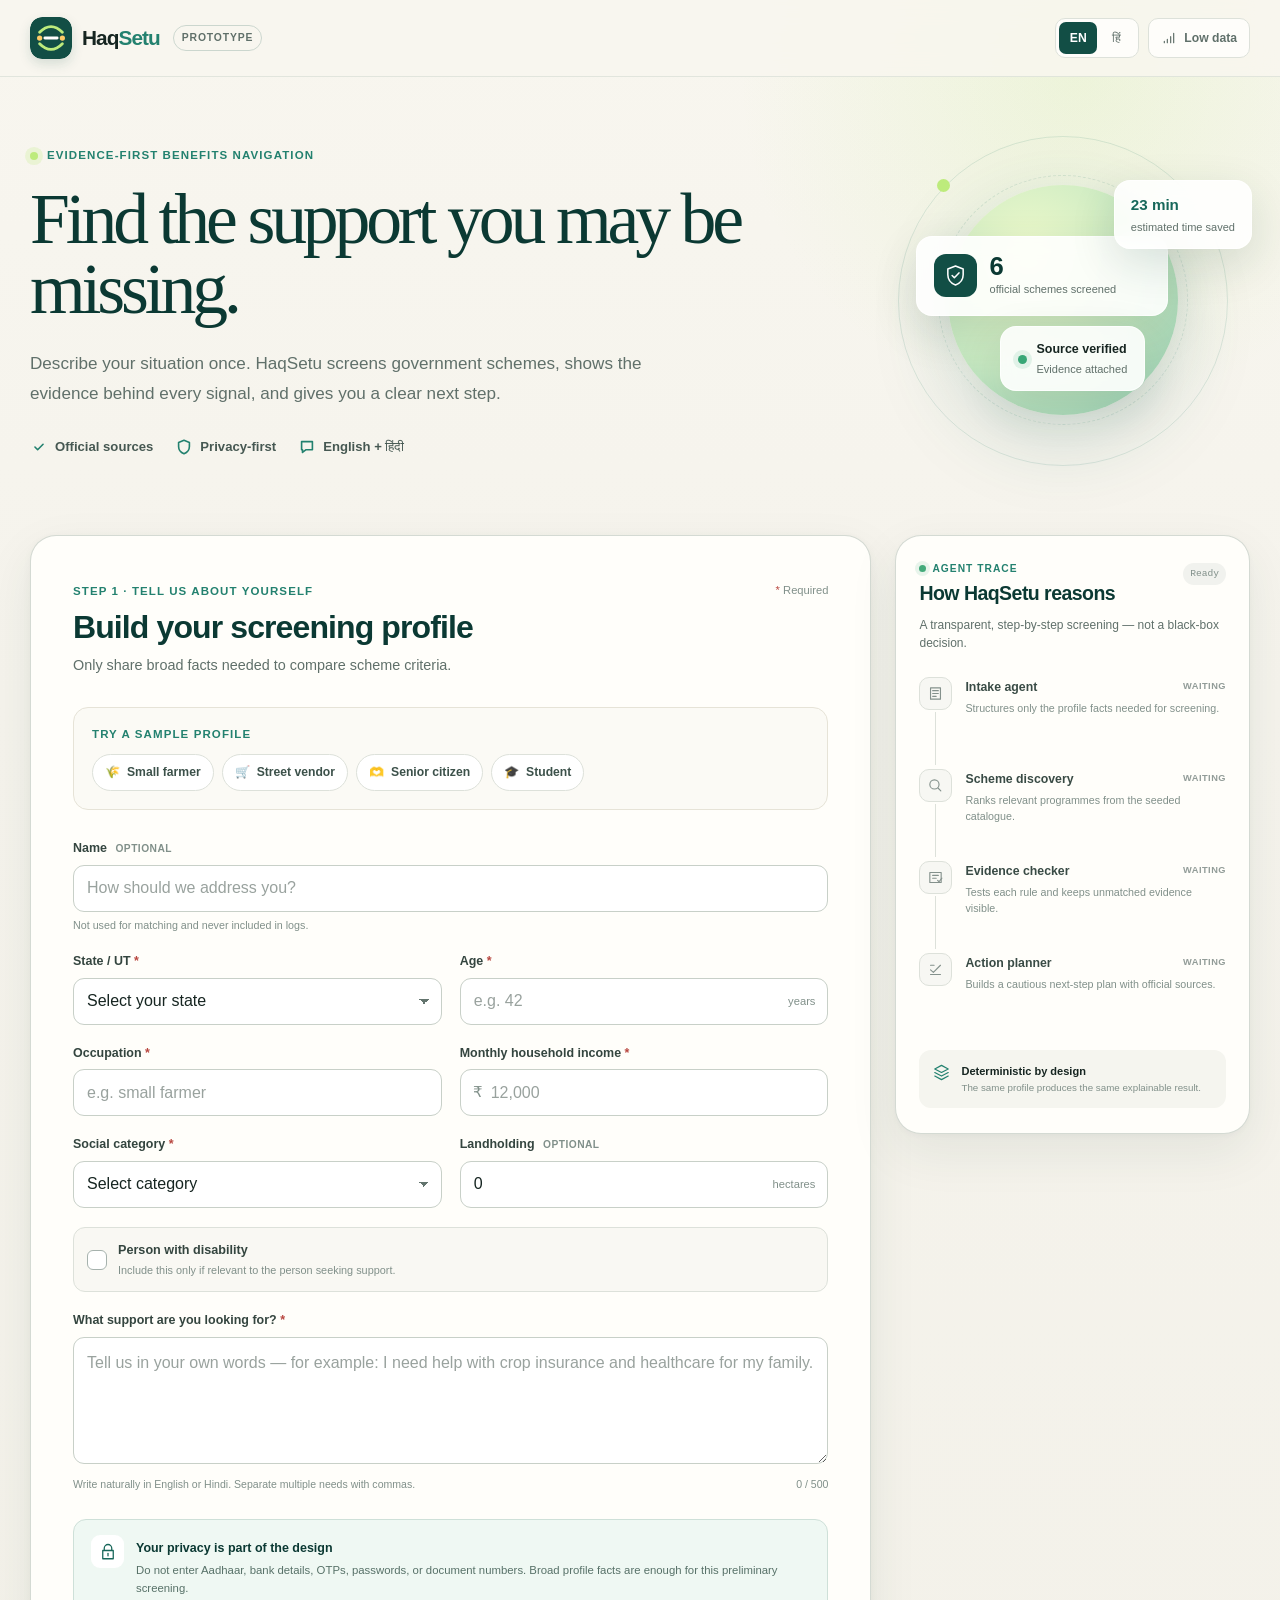
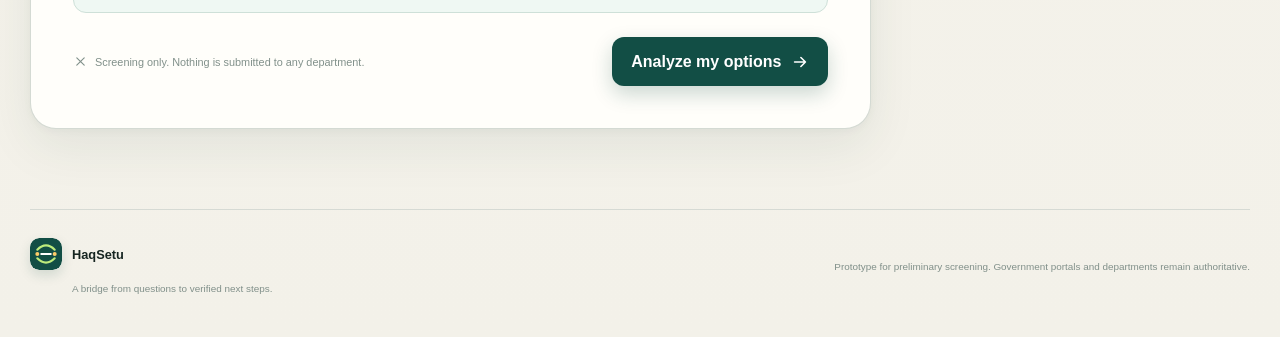
==== frontend/index.html @ 368fa0a3 "feat: publish HaqSetu hackathon prototype" ====
<!doctype html>
<html lang="en">
<head>
  <meta charset="utf-8">
  <meta name="viewport" content="width=device-width, initial-scale=1">
  <meta name="description" content="HaqSetu is an evidence-first, multilingual navigator for discovering government benefit schemes.">
  <meta name="theme-color" content="#f5f3ec">
  <title>HaqSetu — Benefits, backed by evidence</title>
  <link rel="icon" href="logo-mark.svg" type="image/svg+xml">
  <link rel="stylesheet" href="styles.css">
</head>
<body>
  <a class="skip-link" href="#main">Skip to main content</a>

  <header class="site-header">
    <div class="header-inner">
      <a class="brand" href="#top" aria-label="HaqSetu home">
        <img src="logo-mark.svg" alt="" width="42" height="42">
        <span class="brand-wordmark">Haq<span>Setu</span></span>
        <span class="prototype-tag">Prototype</span>
      </a>
      <nav class="header-actions" aria-label="Display preferences">
        <div class="language-switch" role="group" aria-label="Choose language">
          <button type="button" class="language-option is-active" data-lang="en" aria-pressed="true">EN</button>
          <button type="button" class="language-option" data-lang="hi" aria-pressed="false">हिं</button>
        </div>
        <button type="button" class="bandwidth-toggle" id="bandwidthToggle" aria-pressed="false" title="Reduce animation and visual effects">
          <svg viewBox="0 0 24 24" aria-hidden="true"><path d="M5 17v2M9.5 14v5M14.5 10v9M19 5v14"/></svg>
          <span data-i18n="lowBandwidth">Low data</span>
        </button>
      </nav>
    </div>
  </header>

  <div id="top" class="hero-wrap">
    <section class="hero" aria-labelledby="heroTitle">
      <div class="hero-copy">
        <div class="eyebrow"><span class="eyebrow-dot"></span><span data-i18n="eyebrow">Evidence-first benefits navigation</span></div>
        <h1 id="heroTitle" data-i18n="heroTitle">Find the support you may be missing.</h1>
        <p class="hero-lead" data-i18n="heroLead">Describe your situation once. HaqSetu screens government schemes, shows the evidence behind every signal, and gives you a clear next step.</p>
        <div class="trust-row" aria-label="Product principles">
          <span><svg viewBox="0 0 20 20" aria-hidden="true"><path d="m5.5 10 3 3 6-6"/></svg><span data-i18n="officialSources">Official sources</span></span>
          <span><svg viewBox="0 0 20 20" aria-hidden="true"><path d="M10 2.5 16 5v4.5c0 3.6-2.5 6.7-6 8-3.5-1.3-6-4.4-6-8V5l6-2.5Z"/></svg><span data-i18n="privacyFirst">Privacy-first</span></span>
          <span><svg viewBox="0 0 20 20" aria-hidden="true"><path d="M4 4h12v9H9l-4 3v-3H4V4Z"/></svg><span data-i18n="bilingual">English + हिंदी</span></span>
        </div>
      </div>
      <div class="hero-visual" aria-hidden="true">
        <div class="visual-orbit orbit-one"></div>
        <div class="visual-orbit orbit-two"></div>
        <div class="bridge-card bridge-card-main">
          <div class="mini-shield"><svg viewBox="0 0 24 24"><path d="m12 2 8 3.3v6c0 4.8-3.3 8.9-8 10.7-4.7-1.8-8-5.9-8-10.7v-6L12 2Z"/><path d="m8.5 12 2.3 2.3 4.8-5"/></svg></div>
          <div><strong>6</strong><span>official schemes screened</span></div>
        </div>
        <div class="bridge-card bridge-card-source"><span class="pulse-dot"></span><div><strong>Source verified</strong><span>Evidence attached</span></div></div>
        <div class="bridge-card bridge-card-time"><strong>23 min</strong><span>estimated time saved</span></div>
      </div>
    </section>
  </div>

  <main id="main" class="page-shell">
    <section class="workspace" aria-label="Benefits screening workspace">
      <div class="intake-card surface">
        <div class="section-heading">
          <div>
            <span class="step-label" data-i18n="stepOne">Step 1 · Tell us about yourself</span>
            <h2 data-i18n="profileHeading">Build your screening profile</h2>
            <p data-i18n="profileSubhead">Only share broad facts needed to compare scheme criteria.</p>
          </div>
          <span class="required-note"><span aria-hidden="true">*</span> <span data-i18n="required">Required</span></span>
        </div>

        <div class="scenario-block">
          <span class="micro-label" data-i18n="tryScenario">Try a sample profile</span>
          <div class="scenario-list" role="group" aria-label="Quick sample profiles">
            <button type="button" class="scenario-chip" data-scenario="farmer"><span>🌾</span><span data-i18n="farmerScenario">Small farmer</span></button>
            <button type="button" class="scenario-chip" data-scenario="vendor"><span>🛒</span><span data-i18n="vendorScenario">Street vendor</span></button>
            <button type="button" class="scenario-chip" data-scenario="senior"><span>🫶</span><span data-i18n="seniorScenario">Senior citizen</span></button>
            <button type="button" class="scenario-chip" data-scenario="student"><span>🎓</span><span data-i18n="studentScenario">Student</span></button>
          </div>
        </div>

        <form id="profileForm" novalidate>
          <div class="form-grid">
            <div class="field-group span-2">
              <label for="name"><span data-i18n="nameLabel">Name</span> <span class="optional" data-i18n="optional">Optional</span></label>
              <input id="name" name="name" type="text" maxlength="120" autocomplete="name" placeholder="How should we address you?" data-i18n-placeholder="namePlaceholder">
              <span class="field-hint" data-i18n="nameHint">Not used for matching and never included in logs.</span>
            </div>
            <div class="field-group">
              <label for="state"><span data-i18n="stateLabel">State / UT</span> <span aria-hidden="true">*</span></label>
              <select id="state" name="state" required autocomplete="address-level1">
                <option value="" selected disabled data-i18n="selectState">Select your state</option>
                <option>Andhra Pradesh</option><option>Arunachal Pradesh</option><option>Assam</option><option>Bihar</option>
                <option>Chhattisgarh</option><option>Delhi</option><option>Goa</option><option>Gujarat</option><option>Haryana</option>
                <option>Himachal Pradesh</option><option>Jharkhand</option><option>Karnataka</option><option>Kerala</option>
                <option>Madhya Pradesh</option><option>Maharashtra</option><option>Odisha</option><option>Punjab</option>
                <option>Rajasthan</option><option>Tamil Nadu</option><option>Telangana</option><option>Uttar Pradesh</option>
                <option>Uttarakhand</option><option>West Bengal</option><option>Other Union Territory</option>
              </select>
            </div>
            <div class="field-group">
              <label for="age"><span data-i18n="ageLabel">Age</span> <span aria-hidden="true">*</span></label>
              <div class="input-suffix"><input id="age" name="age" type="number" min="0" max="120" inputmode="numeric" required placeholder="e.g. 42"><span data-i18n="years">years</span></div>
            </div>
            <div class="field-group">
              <label for="occupation"><span data-i18n="occupationLabel">Occupation</span> <span aria-hidden="true">*</span></label>
              <input id="occupation" name="occupation" type="text" maxlength="120" required placeholder="e.g. small farmer" data-i18n-placeholder="occupationPlaceholder">
            </div>
            <div class="field-group">
              <label for="income"><span data-i18n="incomeLabel">Monthly household income</span> <span aria-hidden="true">*</span></label>
              <div class="input-prefix"><span>₹</span><input id="income" name="monthly_income" type="number" min="0" max="100000000" step="100" inputmode="numeric" required placeholder="12,000"></div>
            </div>
            <div class="field-group">
              <label for="category"><span data-i18n="categoryLabel">Social category</span> <span aria-hidden="true">*</span></label>
              <select id="category" name="social_category" required>
                <option value="" selected disabled data-i18n="selectCategory">Select category</option>
                <option value="General">General</option><option value="EWS">EWS</option><option value="OBC">OBC</option>
                <option value="SC">SC</option><option value="ST">ST</option><option value="Minority">Minority</option>
                <option value="Prefer not to say">Prefer not to say</option>
              </select>
            </div>
            <div class="field-group">
              <label for="landholding"><span data-i18n="landLabel">Landholding</span> <span class="optional" data-i18n="optional">Optional</span></label>
              <div class="input-suffix"><input id="landholding" name="landholding" type="number" min="0" max="1000000" step="0.1" inputmode="decimal" value="0"><span data-i18n="hectares">hectares</span></div>
            </div>
            <label class="check-card span-2" for="disability">
              <input id="disability" name="disability" type="checkbox">
              <span class="custom-check"><svg viewBox="0 0 16 16" aria-hidden="true"><path d="m3 8 3 3 7-7"/></svg></span>
              <span><strong data-i18n="disabilityLabel">Person with disability</strong><small data-i18n="disabilityHint">Include this only if relevant to the person seeking support.</small></span>
            </label>
            <div class="field-group span-2 needs-field">
              <label for="needs"><span data-i18n="needsLabel">What support are you looking for?</span> <span aria-hidden="true">*</span></label>
              <textarea id="needs" name="needs" rows="4" maxlength="500" required placeholder="Tell us in your own words — for example: I need help with crop insurance and healthcare for my family." data-i18n-placeholder="needsPlaceholder"></textarea>
              <div class="textarea-meta"><span data-i18n="needsHint">Write naturally in English or Hindi. Separate multiple needs with commas.</span><span id="needCount" aria-live="polite">0 / 500</span></div>
            </div>
          </div>

          <div class="privacy-note">
            <div class="privacy-icon"><svg viewBox="0 0 24 24" aria-hidden="true"><path d="M7 10V7a5 5 0 0 1 10 0v3M5 10h14v11H5V10Z"/><path d="M12 14v3"/></svg></div>
            <div><strong data-i18n="privacyTitle">Your privacy is part of the design</strong><p data-i18n="privacyBody">Do not enter Aadhaar, bank details, OTPs, passwords, or document numbers. Broad profile facts are enough for this preliminary screening.</p></div>
          </div>

          <div id="formAlert" class="form-alert" role="alert" tabindex="-1" hidden></div>
          <div class="form-actions">
            <p><svg viewBox="0 0 20 20" aria-hidden="true"><path d="M10 3v14M3 10h14"/></svg><span data-i18n="noSubmission">Screening only. Nothing is submitted to any department.</span></p>
            <button id="analyzeButton" class="primary-button" type="submit">
              <span class="button-label" data-i18n="analyze">Analyze my options</span>
              <span class="button-spinner" aria-hidden="true"></span>
              <svg class="button-arrow" viewBox="0 0 20 20" aria-hidden="true"><path d="M4 10h12M11 5l5 5-5 5"/></svg>
            </button>
          </div>
        </form>
      </div>

      <aside class="trace-card surface" aria-labelledby="traceHeading">
        <div class="trace-header">
          <div><span class="live-label"><span></span><span data-i18n="agentTrace">Agent trace</span></span><h2 id="traceHeading" data-i18n="traceHeading">How HaqSetu reasons</h2></div>
          <span id="traceElapsed" class="trace-elapsed">Ready</span>
        </div>
        <p class="trace-intro" data-i18n="traceIntro">A transparent, step-by-step screening — not a black-box decision.</p>
        <ol class="agent-timeline" id="agentTimeline">
          <li data-agent="intake">
            <div class="timeline-marker"><svg viewBox="0 0 24 24" aria-hidden="true"><path d="M5 4h14v16H5zM8 8h8M8 12h8M8 16h5"/></svg></div>
            <div class="timeline-copy"><div><strong data-i18n="intakeAgent">Intake agent</strong><span class="agent-status" data-i18n="waiting">Waiting</span></div><p data-i18n="intakeDesc">Structures only the profile facts needed for screening.</p></div>
          </li>
          <li data-agent="discovery">
            <div class="timeline-marker"><svg viewBox="0 0 24 24" aria-hidden="true"><circle cx="10.5" cy="10.5" r="6.5"/><path d="m15.5 15.5 4 4"/></svg></div>
            <div class="timeline-copy"><div><strong data-i18n="discoveryAgent">Scheme discovery</strong><span class="agent-status" data-i18n="waiting">Waiting</span></div><p data-i18n="discoveryDesc">Ranks relevant programmes from the seeded catalogue.</p></div>
          </li>
          <li data-agent="evidence">
            <div class="timeline-marker"><svg viewBox="0 0 24 24" aria-hidden="true"><path d="M4 5h16v14H4zM8 9h8M8 13h5"/><path d="m15 16 2 2 4-5"/></svg></div>
            <div class="timeline-copy"><div><strong data-i18n="evidenceAgent">Evidence checker</strong><span class="agent-status" data-i18n="waiting">Waiting</span></div><p data-i18n="evidenceDesc">Tests each rule and keeps unmatched evidence visible.</p></div>
          </li>
          <li data-agent="plan">
            <div class="timeline-marker"><svg viewBox="0 0 24 24" aria-hidden="true"><path d="M5 12.5 9 16l10-10M5 6h5M5 19h14"/></svg></div>
            <div class="timeline-copy"><div><strong data-i18n="planAgent">Action planner</strong><span class="agent-status" data-i18n="waiting">Waiting</span></div><p data-i18n="planDesc">Builds a cautious next-step plan with official sources.</p></div>
          </li>
        </ol>
        <div class="trace-principle">
          <svg viewBox="0 0 24 24" aria-hidden="true"><path d="M12 3 3.5 7.5 12 12l8.5-4.5L12 3ZM3.5 12 12 16.5l8.5-4.5M3.5 16.5 12 21l8.5-4.5"/></svg>
          <p><strong data-i18n="deterministic">Deterministic by design</strong><span data-i18n="deterministicBody">The same profile produces the same explainable result.</span></p>
        </div>
      </aside>
    </section>

    <section id="results" class="results" aria-labelledby="resultsHeading" hidden>
      <div class="results-title-row">
        <div><span class="step-label" data-i18n="stepTwo">Step 2 · Your screening report</span><h2 id="resultsHeading" data-i18n="resultsHeading">A clearer path to your benefits</h2><p id="reportDisclaimer" class="report-disclaimer">Preliminary screening only. Official portals and departments remain authoritative.</p></div>
        <span id="analysisId" class="analysis-id"></span>
      </div>

      <div class="readiness-card surface">
        <div class="score-ring" id="scoreRing" role="img" aria-label="Readiness score 0 out of 100">
          <div class="score-inner"><strong id="scoreValue">0</strong><span>/ 100</span></div>
        </div>
        <div class="readiness-copy">
          <span class="micro-label" data-i18n="readiness">Profile readiness</span>
          <h3 id="readinessTitle">Your profile is ready for screening</h3>
          <p id="readinessNote">This measures screening completeness, not the probability of official approval.</p>
          <div class="score-bar"><span id="scoreBar"></span></div>
        </div>
        <div class="impact-metrics">
          <div><strong id="schemeCount">0</strong><span data-i18n="schemesReviewed">schemes reviewed</span></div>
          <div><strong id="citationCount">0</strong><span data-i18n="sourcesAttached">official sources</span></div>
          <div><strong id="timeSaved">0m</strong><span data-i18n="timeSaved">estimated saved</span></div>
        </div>
      </div>

      <div class="report-grid">
        <section class="matches-panel" aria-labelledby="matchesHeading">
          <div class="panel-heading"><div><span class="micro-label" data-i18n="rankedMatches">Ranked matches</span><h3 id="matchesHeading" data-i18n="matchesHeading">Schemes worth checking</h3></div><span class="screening-badge" data-i18n="screeningOnly">Screening only</span></div>
          <div id="schemeCards" class="scheme-cards"></div>
        </section>

        <aside class="plan-column">
          <section class="action-card surface" aria-labelledby="actionHeading">
            <div class="card-icon green"><svg viewBox="0 0 24 24" aria-hidden="true"><path d="M5 12.5 9 16l10-10M5 6h5M5 19h14"/></svg></div>
            <div class="side-card-heading"><span class="micro-label" data-i18n="recommended">Recommended</span><h3 id="actionHeading" data-i18n="actionHeading">Your action plan</h3></div>
            <ol id="actionPlan" class="action-list"></ol>
          </section>

          <section class="missing-card surface" aria-labelledby="missingHeading">
            <div class="card-icon amber"><svg viewBox="0 0 24 24" aria-hidden="true"><path d="M12 3 2.5 20h19L12 3Z"/><path d="M12 9v5M12 17v.2"/></svg></div>
            <div class="side-card-heading"><span class="micro-label" data-i18n="counterfactual">Counterfactual check</span><h3 id="missingHeading" data-i18n="missingHeading">What could change the result?</h3></div>
            <p class="missing-intro" data-i18n="missingIntro">These details need official verification and may change a scheme's status.</p>
            <div id="missingFacts" class="missing-facts"></div>
          </section>
        </aside>
      </div>

      <section class="consent-card surface" aria-labelledby="consentHeading">
        <div class="consent-copy">
          <div class="card-icon blue"><svg viewBox="0 0 24 24" aria-hidden="true"><path d="M12 3 20 6v6c0 4.5-3.2 8.1-8 9.5C7.2 20.1 4 16.5 4 12V6l8-3Z"/><path d="M9 12.5 11 15l4.5-6"/></svg></div>
          <div><span class="micro-label" data-i18n="consentLabel">You stay in control</span><h3 id="consentHeading" data-i18n="consentHeading">Review before taking action</h3><p id="consentText" data-i18n="consentBody">HaqSetu never submits an application. You can prepare a draft checklist only after confirming your consent.</p></div>
        </div>
        <div class="consent-action">
          <label class="consent-check" for="consentCheck"><input type="checkbox" id="consentCheck"><span class="custom-check"><svg viewBox="0 0 16 16" aria-hidden="true"><path d="m3 8 3 3 7-7"/></svg></span><span data-i18n="consentCheckbox">I understand this is guidance, and I consent to preparing a local draft.</span></label>
          <button id="draftButton" class="secondary-button" type="button" disabled><span data-i18n="prepareDraft">Prepare draft checklist</span><svg viewBox="0 0 20 20" aria-hidden="true"><path d="M4 10h12M11 5l5 5-5 5"/></svg></button>
          <p class="consent-footnote" data-i18n="neverSubmit">No automatic submission · No credentials requested</p>
        </div>
        <div id="draftOutput" class="draft-output" hidden></div>
      </section>

      <section class="feedback-card" aria-labelledby="feedbackHeading">
        <div><h3 id="feedbackHeading" data-i18n="feedbackHeading">Was this screening useful?</h3><p data-i18n="feedbackSubhead">Your anonymous feedback helps improve the prototype.</p></div>
        <form id="feedbackForm">
          <fieldset><legend class="sr-only">Helpfulness</legend><div class="helpful-buttons"><label><input type="radio" name="helpful" value="true" required><span>👍 <span data-i18n="yesHelpful">Yes, helpful</span></span></label><label><input type="radio" name="helpful" value="false"><span>👎 <span data-i18n="notYet">Not yet</span></span></label></div></fieldset>
          <label class="feedback-comment"><span class="sr-only" data-i18n="feedbackComment">Optional feedback comment</span><input id="feedbackComment" type="text" maxlength="500" placeholder="Tell us what would make this better (optional)" data-i18n-placeholder="feedbackPlaceholder"></label>
          <button type="submit" class="text-button" data-i18n="sendFeedback">Send feedback</button>
        </form>
        <p id="feedbackStatus" class="feedback-status" role="status" aria-live="polite"></p>
      </section>
    </section>
  </main>

  <footer class="site-footer">
    <div><a class="brand footer-brand" href="#top"><img src="logo-mark.svg" alt="" width="32" height="32"><span>HaqSetu</span></a><p data-i18n="footerTagline">A bridge from questions to verified next steps.</p></div>
    <p class="footer-disclaimer" data-i18n="footerDisclaimer">Prototype for preliminary screening. Government portals and departments remain authoritative.</p>
  </footer>

  <script src="app.js" defer></script>
</body>
</html>
---- frontend/styles.css ----
:root {
  --ink: #162521;
  --muted: #60706a;
  --muted-2: #81908a;
  --green-950: #0b3933;
  --green-900: #124e45;
  --green-800: #17675a;
  --green-700: #23816f;
  --green-100: #dff2e9;
  --green-50: #eff8f3;
  --lime: #bdeb7c;
  --lime-soft: #e8f8cb;
  --amber: #f3ad3d;
  --amber-soft: #fff4d8;
  --red: #b8463f;
  --red-soft: #fff0ed;
  --blue: #386b91;
  --blue-soft: #eaf3f9;
  --paper: #f5f3ec;
  --surface: #fffefa;
  --surface-2: #f9f8f3;
  --border: #dde1da;
  --border-strong: #c8d0c8;
  --shadow: 0 18px 50px rgba(30, 61, 53, 0.08), 0 2px 8px rgba(30, 61, 53, 0.04);
  --shadow-sm: 0 8px 25px rgba(30, 61, 53, 0.07);
  --radius-xl: 26px;
  --radius-lg: 19px;
  --radius-md: 13px;
  --max-width: 1220px;
  font-synthesis: none;
}

* { box-sizing: border-box; }

html { scroll-behavior: smooth; }

body {
  margin: 0;
  min-width: 320px;
  color: var(--ink);
  background:
    radial-gradient(circle at 84% 4%, rgba(189, 235, 124, 0.18), transparent 21rem),
    linear-gradient(180deg, #f8f6ef 0%, var(--paper) 36%, #f3f1e9 100%);
  font-family: Inter, ui-sans-serif, -apple-system, BlinkMacSystemFont, "Segoe UI", "Noto Sans Devanagari", Roboto, Arial, sans-serif;
  line-height: 1.5;
  -webkit-font-smoothing: antialiased;
}

button, input, select, textarea { font: inherit; }
button, a, input, select, textarea { -webkit-tap-highlight-color: transparent; }
button { color: inherit; }
a { color: inherit; }
svg { display: block; }

.skip-link {
  position: fixed;
  z-index: 1000;
  top: 10px;
  left: 10px;
  padding: 10px 15px;
  border-radius: 10px;
  color: #fff;
  background: var(--green-900);
  transform: translateY(-150%);
  transition: transform .2s ease;
}
.skip-link:focus { transform: translateY(0); }

.site-header {
  position: relative;
  z-index: 20;
  border-bottom: 1px solid rgba(19, 78, 69, 0.1);
  background: rgba(248, 246, 239, 0.85);
  backdrop-filter: blur(14px);
}
.header-inner {
  width: min(calc(100% - 40px), var(--max-width));
  min-height: 76px;
  margin: 0 auto;
  display: flex;
  align-items: center;
  justify-content: space-between;
  gap: 20px;
}
.brand {
  display: inline-flex;
  align-items: center;
  gap: 10px;
  text-decoration: none;
  color: var(--ink);
}
.brand img { border-radius: 12px; box-shadow: 0 5px 12px rgba(18, 78, 69, .15); }
.brand-wordmark { font-size: 1.3rem; font-weight: 800; letter-spacing: -.045em; }
.brand-wordmark span { color: var(--green-700); }
.prototype-tag {
  margin-left: 3px;
  padding: 4px 8px;
  border: 1px solid #cbd6ce;
  border-radius: 999px;
  color: var(--muted);
  font-size: .65rem;
  font-weight: 750;
  letter-spacing: .08em;
  text-transform: uppercase;
}
.header-actions { display: flex; align-items: center; gap: 9px; }
.language-switch {
  display: flex;
  padding: 3px;
  border: 1px solid var(--border);
  border-radius: 10px;
  background: rgba(255,255,255,.72);
}
.language-option {
  min-width: 38px;
  height: 32px;
  padding: 0 8px;
  border: 0;
  border-radius: 7px;
  background: transparent;
  color: var(--muted);
  cursor: pointer;
  font-size: .76rem;
  font-weight: 800;
}
.language-option.is-active { color: white; background: var(--green-900); }
.bandwidth-toggle {
  height: 40px;
  padding: 0 12px;
  display: flex;
  align-items: center;
  gap: 7px;
  border: 1px solid var(--border);
  border-radius: 10px;
  color: var(--muted);
  background: rgba(255,255,255,.72);
  cursor: pointer;
  font-size: .76rem;
  font-weight: 700;
}
.bandwidth-toggle svg { width: 16px; height: 16px; fill: none; stroke: currentColor; stroke-width: 1.8; stroke-linecap: round; }
.bandwidth-toggle[aria-pressed="true"] { color: var(--green-900); border-color: #9cc8b9; background: var(--green-50); }

.hero-wrap { overflow: hidden; }
.hero {
  position: relative;
  width: min(calc(100% - 40px), var(--max-width));
  min-height: 430px;
  margin: 0 auto;
  padding: 66px 0 78px;
  display: grid;
  grid-template-columns: minmax(0, 1.35fr) minmax(340px, .65fr);
  align-items: center;
  gap: 80px;
}
.hero-copy { position: relative; z-index: 2; max-width: 760px; }
.eyebrow, .step-label, .micro-label {
  color: var(--green-700);
  font-size: .72rem;
  font-weight: 800;
  letter-spacing: .095em;
  text-transform: uppercase;
}
.eyebrow { display: inline-flex; align-items: center; gap: 9px; margin-bottom: 19px; }
.eyebrow-dot { width: 8px; height: 8px; border-radius: 50%; background: var(--lime); box-shadow: 0 0 0 5px rgba(189,235,124,.23); }
.hero h1 {
  max-width: 740px;
  margin: 0;
  color: var(--green-950);
  font-family: Georgia, "Times New Roman", "Noto Serif Devanagari", serif;
  font-size: clamp(2.8rem, 5.6vw, 5.15rem);
  font-weight: 500;
  line-height: .98;
  letter-spacing: -.058em;
}
.hero-lead { max-width: 670px; margin: 25px 0 0; color: var(--muted); font-size: 1.07rem; line-height: 1.75; }
.trust-row { margin-top: 28px; display: flex; flex-wrap: wrap; gap: 11px 22px; }
.trust-row > span { display: inline-flex; align-items: center; gap: 7px; color: #465852; font-size: .82rem; font-weight: 700; }
.trust-row svg { width: 18px; height: 18px; fill: none; stroke: var(--green-700); stroke-width: 1.8; stroke-linecap: round; stroke-linejoin: round; }

.hero-visual { position: relative; height: 310px; }
.visual-orbit { position: absolute; border: 1px solid rgba(28, 113, 97, .13); border-radius: 50%; }
.orbit-one { width: 330px; height: 330px; top: -9px; left: 18px; animation: orbit 14s linear infinite; }
.orbit-one::before { content: ""; position: absolute; width: 13px; height: 13px; top: 42px; left: 38px; border-radius: 50%; background: var(--lime); }
.orbit-two { width: 250px; height: 250px; top: 30px; left: 58px; border-style: dashed; animation: orbit 20s linear reverse infinite; }
@keyframes orbit { to { transform: rotate(360deg); } }
.hero-visual::before {
  content: "";
  position: absolute;
  width: 230px;
  height: 230px;
  top: 40px;
  left: 68px;
  border-radius: 50%;
  background: radial-gradient(circle at 35% 30%, #effacb, #c8e9c2 54%, #8cc7af 100%);
  box-shadow: 0 25px 80px rgba(20, 100, 83, .18);
}
.bridge-card {
  position: absolute;
  z-index: 2;
  border: 1px solid rgba(255,255,255,.76);
  border-radius: 16px;
  background: rgba(255,255,255,.88);
  box-shadow: 0 15px 45px rgba(21,63,53,.14);
  backdrop-filter: blur(10px);
}
.bridge-card strong, .bridge-card span { display: block; }
.bridge-card span { margin-top: 2px; color: var(--muted); font-size: .69rem; }
.bridge-card-main { top: 91px; left: 36px; width: 252px; padding: 17px; display: flex; align-items: center; gap: 13px; }
.bridge-card-main strong { color: var(--green-950); font-size: 1.6rem; line-height: 1; }
.mini-shield { width: 43px; height: 43px; display: grid; place-items: center; border-radius: 12px; background: var(--green-900); }
.mini-shield svg { width: 23px; height: 23px; fill: none; stroke: white; stroke-width: 1.6; stroke-linejoin: round; stroke-linecap: round; }
.bridge-card-source { top: 181px; left: 120px; padding: 13px 17px; display: flex; align-items: center; gap: 10px; }
.bridge-card-source strong { font-size: .78rem; }
.pulse-dot { width: 9px; height: 9px; flex: 0 0 9px; border-radius: 50%; background: #38a776; box-shadow: 0 0 0 5px rgba(56,167,118,.12); }
.bridge-card-time { top: 35px; right: -2px; padding: 13px 16px; }
.bridge-card-time strong { color: var(--green-800); font-size: .95rem; }

.page-shell { width: min(calc(100% - 40px), var(--max-width)); margin: 0 auto; padding-bottom: 80px; }
.workspace { display: grid; grid-template-columns: minmax(0, 1.78fr) minmax(300px, .75fr); gap: 24px; align-items: start; }
.surface { border: 1px solid rgba(200,208,200,.78); border-radius: var(--radius-xl); background: var(--surface); box-shadow: var(--shadow); }
.intake-card { padding: clamp(24px, 4vw, 42px); }
.section-heading { display: flex; align-items: flex-start; justify-content: space-between; gap: 24px; }
.section-heading h2, .trace-header h2, .results-title-row h2, .panel-heading h3, .side-card-heading h3, .consent-card h3 {
  margin: 6px 0 0;
  color: var(--green-950);
  letter-spacing: -.028em;
  line-height: 1.2;
}
.section-heading h2 { font-size: clamp(1.45rem, 3vw, 2rem); }
.section-heading p { margin: 9px 0 0; color: var(--muted); font-size: .9rem; }
.required-note { flex: 0 0 auto; margin-top: 4px; color: var(--muted-2); font-size: .7rem; }
.required-note > span:first-child { color: var(--red); }

.scenario-block { margin: 30px 0 29px; padding: 18px; border: 1px solid #e6e3d7; border-radius: 15px; background: #fbfaf5; }
.micro-label { display: block; }
.scenario-list { margin-top: 11px; display: flex; flex-wrap: wrap; gap: 8px; }
.scenario-chip {
  min-height: 37px;
  padding: 7px 12px;
  display: inline-flex;
  align-items: center;
  gap: 7px;
  border: 1px solid var(--border);
  border-radius: 999px;
  color: #3c514a;
  background: white;
  cursor: pointer;
  font-size: .76rem;
  font-weight: 700;
  transition: border .2s ease, color .2s ease, transform .2s ease, background .2s ease;
}
.scenario-chip:hover { transform: translateY(-1px); border-color: #7fb6a4; color: var(--green-800); background: var(--green-50); }
.scenario-chip.is-selected { color: var(--green-900); border-color: #7fb6a4; background: var(--green-100); }

.form-grid { display: grid; grid-template-columns: repeat(2, minmax(0, 1fr)); gap: 19px 18px; }
.span-2 { grid-column: span 2; }
.field-group { min-width: 0; }
.field-group label { display: block; margin: 0 0 7px; color: #34453f; font-size: .78rem; font-weight: 750; }
.field-group label > span[aria-hidden] { color: var(--red); }
.optional { margin-left: 5px; color: var(--muted-2); font-size: .64rem; font-weight: 600; text-transform: uppercase; letter-spacing: .045em; }
input, select, textarea {
  width: 100%;
  border: 1px solid var(--border-strong);
  border-radius: 11px;
  color: var(--ink);
  background: #fff;
  outline: none;
  transition: border-color .18s ease, box-shadow .18s ease, background .18s ease;
}
input, select { height: 47px; padding: 0 13px; }
select { appearance: none; padding-right: 40px; background-image: linear-gradient(45deg, transparent 50%, #63746e 50%),linear-gradient(135deg,#63746e 50%,transparent 50%); background-position: calc(100% - 17px) 20px,calc(100% - 12px) 20px; background-size: 5px 5px,5px 5px; background-repeat: no-repeat; }
textarea { min-height: 114px; padding: 13px; resize: vertical; line-height: 1.55; }
input::placeholder, textarea::placeholder { color: #99a29e; }
input:focus, select:focus, textarea:focus { border-color: var(--green-700); box-shadow: 0 0 0 3px rgba(35,129,111,.12); }
input:user-invalid, select:user-invalid, textarea:user-invalid { border-color: var(--red); }
.field-hint { display: block; margin-top: 5px; color: var(--muted-2); font-size: .67rem; }
.input-suffix, .input-prefix { position: relative; }
.input-suffix input { padding-right: 72px; }
.input-suffix span, .input-prefix > span { position: absolute; z-index: 1; top: 50%; color: var(--muted-2); pointer-events: none; transform: translateY(-50%); font-size: .7rem; }
.input-suffix span { right: 13px; }
.input-prefix > span { left: 13px; font-size: .91rem; }
.input-prefix input { padding-left: 30px; }
.check-card {
  min-height: 64px;
  padding: 13px;
  display: flex;
  align-items: center;
  gap: 11px;
  border: 1px solid var(--border);
  border-radius: 12px;
  background: var(--surface-2);
  cursor: pointer;
}
.check-card input, .consent-check input { position: absolute; opacity: 0; width: 1px; height: 1px; }
.custom-check { width: 20px; height: 20px; flex: 0 0 20px; display: grid; place-items: center; border: 1.5px solid #a6b2ad; border-radius: 6px; background: white; }
.custom-check svg { width: 14px; height: 14px; fill: none; stroke: white; stroke-width: 2; stroke-linecap: round; stroke-linejoin: round; opacity: 0; }
input:checked + .custom-check { border-color: var(--green-800); background: var(--green-800); }
input:checked + .custom-check svg { opacity: 1; }
input:focus-visible + .custom-check { box-shadow: 0 0 0 3px rgba(35,129,111,.18); }
.check-card strong, .check-card small { display: block; }
.check-card strong { color: #34453f; font-size: .79rem; }
.check-card small { margin-top: 2px; color: var(--muted-2); font-size: .68rem; }
.textarea-meta { margin-top: 6px; display: flex; justify-content: space-between; gap: 12px; color: var(--muted-2); font-size: .66rem; }

.privacy-note { margin-top: 26px; padding: 15px 17px; display: flex; gap: 12px; border: 1px solid #cee0d8; border-radius: 13px; background: var(--green-50); }
.privacy-icon { width: 33px; height: 33px; flex: 0 0 33px; display: grid; place-items: center; border-radius: 9px; color: var(--green-800); background: white; }
.privacy-icon svg { width: 18px; height: 18px; fill: none; stroke: currentColor; stroke-width: 1.7; stroke-linecap: round; stroke-linejoin: round; }
.privacy-note strong { color: var(--green-950); font-size: .78rem; }
.privacy-note p { margin: 3px 0 0; color: #577168; font-size: .71rem; line-height: 1.55; }
.form-alert { margin-top: 18px; padding: 12px 14px; border: 1px solid #efb2aa; border-radius: 11px; color: #8c332f; background: var(--red-soft); font-size: .78rem; }
.form-actions { margin-top: 24px; display: flex; align-items: center; justify-content: space-between; gap: 20px; }
.form-actions > p { max-width: 370px; margin: 0; display: flex; align-items: center; gap: 7px; color: var(--muted-2); font-size: .68rem; }
.form-actions > p svg { width: 15px; height: 15px; flex: 0 0 15px; fill: none; stroke: currentColor; stroke-width: 1.5; stroke-linecap: round; transform: rotate(45deg); }
.primary-button, .secondary-button {
  min-height: 49px;
  border: 0;
  border-radius: 12px;
  display: inline-flex;
  align-items: center;
  justify-content: center;
  gap: 10px;
  cursor: pointer;
  font-weight: 800;
  transition: transform .18s ease, box-shadow .18s ease, background .18s ease;
}
.primary-button { min-width: 205px; padding: 0 19px; color: #fff; background: var(--green-900); box-shadow: 0 8px 20px rgba(18,78,69,.22); }
.primary-button:hover:not(:disabled) { transform: translateY(-2px); background: var(--green-800); box-shadow: 0 11px 25px rgba(18,78,69,.27); }
.primary-button:disabled { cursor: wait; opacity: .82; }
.primary-button svg, .secondary-button svg { width: 18px; height: 18px; fill: none; stroke: currentColor; stroke-width: 1.8; stroke-linecap: round; stroke-linejoin: round; }
.button-spinner { display: none; width: 17px; height: 17px; border: 2px solid rgba(255,255,255,.3); border-top-color: white; border-radius: 50%; animation: spin .8s linear infinite; }
.primary-button.is-loading .button-spinner { display: block; }
.primary-button.is-loading .button-arrow { display: none; }
@keyframes spin { to { transform: rotate(360deg); } }

.trace-card { position: sticky; top: 18px; padding: 25px 23px; }
.trace-header { display: flex; align-items: flex-start; justify-content: space-between; gap: 15px; }
.trace-header h2 { font-size: 1.22rem; }
.live-label { display: flex; align-items: center; gap: 6px; color: var(--green-700); font-size: .64rem; font-weight: 800; letter-spacing: .1em; text-transform: uppercase; }
.live-label > span:first-child { width: 7px; height: 7px; border-radius: 50%; background: #43aa7a; box-shadow: 0 0 0 4px rgba(67,170,122,.12); }
.trace-elapsed { margin-top: 2px; padding: 4px 7px; border-radius: 999px; color: var(--muted-2); background: #f1f2ee; font-family: ui-monospace, SFMono-Regular, Consolas, monospace; font-size: .6rem; }
.trace-intro { margin: 10px 0 24px; color: var(--muted); font-size: .75rem; line-height: 1.55; }
.agent-timeline { margin: 0; padding: 0; list-style: none; }
.agent-timeline li { position: relative; min-height: 92px; display: flex; gap: 13px; }
.agent-timeline li:not(:last-child)::after { content: ""; position: absolute; top: 35px; bottom: 4px; left: 16px; width: 1px; background: var(--border); }
.timeline-marker { position: relative; z-index: 1; width: 33px; height: 33px; flex: 0 0 33px; display: grid; place-items: center; border: 1px solid var(--border); border-radius: 10px; color: #84918c; background: #f7f7f3; transition: .25s ease; }
.timeline-marker svg { width: 17px; height: 17px; fill: none; stroke: currentColor; stroke-width: 1.6; stroke-linecap: round; stroke-linejoin: round; }
.timeline-copy { min-width: 0; flex: 1; padding-top: 1px; }
.timeline-copy > div { display: flex; align-items: center; justify-content: space-between; gap: 8px; }
.timeline-copy strong { color: #394b45; font-size: .77rem; }
.timeline-copy p { margin: 5px 0 0; color: var(--muted-2); font-size: .67rem; line-height: 1.45; }
.agent-status { color: #929c98; font-size: .58rem; font-weight: 800; letter-spacing: .05em; text-transform: uppercase; }
.agent-timeline li.is-active .timeline-marker { color: var(--green-900); border-color: #89bdac; background: var(--green-100); box-shadow: 0 0 0 5px rgba(35,129,111,.08); animation: agentPulse 1.4s ease infinite; }
.agent-timeline li.is-active .agent-status { color: var(--green-700); }
.agent-timeline li.is-active .timeline-copy strong { color: var(--green-900); }
.agent-timeline li.is-complete .timeline-marker { color: white; border-color: var(--green-800); background: var(--green-800); }
.agent-timeline li.is-complete .agent-status { color: var(--green-700); }
.agent-timeline li.is-error .timeline-marker { color: var(--red); border-color: #e6aaa4; background: var(--red-soft); }
.agent-timeline li.is-error .agent-status { color: var(--red); }
@keyframes agentPulse { 50% { box-shadow: 0 0 0 8px rgba(35,129,111,.03); } }
.trace-principle { margin-top: 5px; padding: 13px; display: flex; gap: 10px; border-radius: 12px; background: #f5f5ef; }
.trace-principle svg { width: 19px; height: 19px; flex: 0 0 19px; fill: none; stroke: var(--green-700); stroke-width: 1.5; stroke-linecap: round; stroke-linejoin: round; }
.trace-principle p { margin: 0; }
.trace-principle strong, .trace-principle span { display: block; }
.trace-principle strong { font-size: .69rem; }
.trace-principle span { margin-top: 2px; color: var(--muted-2); font-size: .61rem; line-height: 1.4; }

.results { margin-top: 78px; scroll-margin-top: 20px; }
.results[hidden] { display: none; }
.results-title-row { margin-bottom: 22px; display: flex; align-items: end; justify-content: space-between; gap: 20px; }
.results-title-row h2 { font-family: Georgia, "Times New Roman", "Noto Serif Devanagari", serif; font-size: clamp(2rem, 4vw, 3.15rem); font-weight: 500; letter-spacing: -.045em; }
.report-disclaimer { max-width: 760px; margin: 11px 0 0; color: var(--muted); font-size: .72rem; line-height: 1.5; }
.analysis-id { padding: 5px 9px; border: 1px solid var(--border); border-radius: 8px; color: var(--muted-2); background: rgba(255,255,255,.6); font-family: ui-monospace, SFMono-Regular, Consolas, monospace; font-size: .61rem; }
.readiness-card { padding: 25px 28px; display: grid; grid-template-columns: auto minmax(250px, 1fr) auto; align-items: center; gap: 25px; }
.score-ring { --score: 0; width: 112px; height: 112px; padding: 9px; border-radius: 50%; background: conic-gradient(var(--green-700) calc(var(--score) * 1%), #e9ebe5 0); }
.score-ring::before { content: ""; position: absolute; }
.score-inner { width: 100%; height: 100%; display: grid; place-content: center; justify-items: center; border-radius: 50%; background: var(--surface); }
.score-inner strong { color: var(--green-950); font-size: 2rem; line-height: 1; letter-spacing: -.06em; }
.score-inner span { margin-top: 3px; color: var(--muted-2); font-size: .62rem; }
.readiness-copy h3 { margin: 6px 0 5px; color: var(--green-950); font-size: 1.12rem; }
.readiness-copy p { margin: 0; color: var(--muted); font-size: .72rem; }
.score-bar { height: 5px; margin-top: 13px; overflow: hidden; border-radius: 5px; background: #e9ebe5; }
.score-bar span { display: block; width: 0; height: 100%; border-radius: inherit; background: linear-gradient(90deg, var(--green-700), #8bc863); transition: width .8s cubic-bezier(.2,.7,.3,1); }
.impact-metrics { display: flex; border: 1px solid #e4e6df; border-radius: 14px; overflow: hidden; }
.impact-metrics > div { min-width: 108px; padding: 13px 15px; text-align: center; }
.impact-metrics > div + div { border-left: 1px solid #e4e6df; }
.impact-metrics strong, .impact-metrics span { display: block; }
.impact-metrics strong { color: var(--green-900); font-size: 1.18rem; }
.impact-metrics span { margin-top: 2px; color: var(--muted-2); font-size: .58rem; }

.report-grid { margin-top: 27px; display: grid; grid-template-columns: minmax(0, 1.65fr) minmax(300px, .75fr); gap: 25px; align-items: start; }
.panel-heading { margin-bottom: 15px; display: flex; align-items: end; justify-content: space-between; gap: 15px; }
.panel-heading h3, .side-card-heading h3 { font-size: 1.25rem; }
.screening-badge { padding: 5px 9px; border-radius: 999px; color: var(--green-800); background: var(--green-100); font-size: .61rem; font-weight: 800; text-transform: uppercase; letter-spacing: .05em; }
.scheme-cards { display: grid; gap: 13px; }
.scheme-card { padding: 23px; border: 1px solid var(--border); border-radius: var(--radius-lg); background: var(--surface); box-shadow: var(--shadow-sm); transition: transform .2s ease, box-shadow .2s ease; }
.scheme-card:hover { transform: translateY(-2px); box-shadow: 0 13px 32px rgba(30,61,53,.1); }
.scheme-card-top { display: flex; align-items: flex-start; justify-content: space-between; gap: 16px; }
.scheme-rank { width: 31px; height: 31px; flex: 0 0 31px; display: grid; place-items: center; border-radius: 9px; color: var(--green-900); background: var(--green-100); font-weight: 850; font-size: .74rem; }
.scheme-identity { min-width: 0; flex: 1; }
.scheme-identity h4 { margin: 0; color: var(--green-950); font-size: 1rem; line-height: 1.35; }
.scheme-ministry { margin: 3px 0 0; color: var(--muted-2); font-size: .64rem; }
.status-badge { flex: 0 0 auto; padding: 5px 9px; border-radius: 999px; font-size: .59rem; font-weight: 850; text-transform: uppercase; letter-spacing: .045em; }
.status-promising_signal_verify_officially { color: #16664f; background: #dff4e8; }
.status-needs_information { color: #87610e; background: var(--amber-soft); }
.status-not_matched_on_screening { color: #8b423c; background: var(--red-soft); }
.status-verify_official_criteria { color: #496579; background: var(--blue-soft); }
.scheme-summary { margin: 15px 0 14px; color: var(--muted); font-size: .76rem; line-height: 1.6; }
.scheme-tags { display: flex; flex-wrap: wrap; gap: 6px; }
.scheme-tags span { padding: 4px 8px; border: 1px solid #e2e5de; border-radius: 999px; color: #65736e; background: #fafaf7; font-size: .59rem; }
.scheme-divider { height: 1px; margin: 17px 0 13px; background: #ecece7; }
.scheme-bottom { display: flex; align-items: center; justify-content: space-between; gap: 14px; }
.evidence-toggle { padding: 5px 0; border: 0; display: inline-flex; align-items: center; gap: 7px; color: var(--green-700); background: transparent; cursor: pointer; font-size: .69rem; font-weight: 800; }
.evidence-toggle svg { width: 14px; height: 14px; fill: none; stroke: currentColor; stroke-width: 1.8; transition: transform .2s ease; }
.scheme-card.is-expanded .evidence-toggle svg { transform: rotate(180deg); }
.official-link { display: inline-flex; align-items: center; gap: 6px; color: #526761; text-decoration: none; font-size: .66rem; font-weight: 750; }
.official-link:hover { color: var(--green-700); text-decoration: underline; }
.official-link svg { width: 14px; height: 14px; fill: none; stroke: currentColor; stroke-width: 1.6; }
.evidence-panel { margin-top: 14px; padding-top: 14px; border-top: 1px dashed #dfe2dc; }
.evidence-panel[hidden] { display: none; }
.evidence-list { margin: 0; padding: 0; display: grid; gap: 8px; list-style: none; }
.evidence-item { padding: 9px 10px; display: grid; grid-template-columns: auto 1fr; gap: 8px; border-radius: 9px; background: #f8f8f4; }
.evidence-dot { width: 16px; height: 16px; margin-top: 1px; display: grid; place-items: center; border-radius: 50%; color: white; font-size: .58rem; font-weight: 900; }
.evidence-dot.matched { background: var(--green-700); }
.evidence-dot.not_matched { background: #b25a51; }
.evidence-dot.missing { color: #744f05; background: #f4c561; }
.evidence-item strong { display: block; color: #42534d; font-size: .67rem; text-transform: capitalize; }
.evidence-item p { margin: 2px 0 0; color: var(--muted-2); font-size: .61rem; line-height: 1.45; }
.documents { margin-top: 11px; padding: 10px 12px; border-radius: 9px; color: #576862; background: var(--blue-soft); font-size: .63rem; line-height: 1.45; }
.documents strong { color: #35576f; }
.source-meta { margin-top: 10px; color: var(--muted-2); font-size: .58rem; }

.plan-column { display: grid; gap: 17px; }
.action-card, .missing-card { padding: 22px; }
.card-icon { width: 36px; height: 36px; display: grid; place-items: center; border-radius: 10px; }
.card-icon svg { width: 19px; height: 19px; fill: none; stroke: currentColor; stroke-width: 1.7; stroke-linecap: round; stroke-linejoin: round; }
.card-icon.green { color: var(--green-800); background: var(--green-100); }
.card-icon.amber { color: #8a6111; background: var(--amber-soft); }
.card-icon.blue { color: var(--blue); background: var(--blue-soft); }
.side-card-heading { margin-top: 15px; }
.action-list { margin: 19px 0 0; padding: 0; list-style: none; counter-reset: actions; }
.action-list li { position: relative; padding: 0 0 18px 34px; color: #4d5f59; font-size: .71rem; line-height: 1.55; counter-increment: actions; }
.action-list li:not(:last-child)::before { content: ""; position: absolute; top: 23px; bottom: 2px; left: 11px; width: 1px; background: #d9e0da; }
.action-list li::after { content: counter(actions); position: absolute; top: 0; left: 0; width: 23px; height: 23px; display: grid; place-items: center; border-radius: 50%; color: var(--green-900); background: var(--green-100); font-size: .61rem; font-weight: 850; }
.action-list li:last-child { padding-bottom: 0; }
.missing-intro { margin: 13px 0 14px; color: var(--muted); font-size: .7rem; line-height: 1.5; }
.missing-facts { display: grid; gap: 11px; }
.missing-group { padding: 11px; border: 1px solid #eee1c7; border-radius: 10px; background: #fffaf0; }
.missing-group strong { display: block; color: #765718; font-size: .67rem; }
.missing-group ul { margin: 7px 0 0; padding-left: 16px; color: #6d6657; font-size: .63rem; line-height: 1.5; }
.all-set { margin: 0; padding: 11px; border-radius: 10px; color: #316c5c; background: var(--green-50); font-size: .68rem; }
.counterfactual-list { margin-top: 12px; padding-top: 12px; border-top: 1px dashed #eadfc7; }
.counterfactual-label { display: block; margin-bottom: 8px; color: #866117; font-size: .61rem; font-weight: 850; letter-spacing: .06em; text-transform: uppercase; }
.counterfactual-row { margin-top: 7px; padding: 10px 11px; border: 1px solid #e8dfcc; border-radius: 10px; background: #fffdf7; }
.counterfactual-top { display: flex; align-items: center; gap: 7px; color: #5f4b25; font-size: .66rem; }
.counterfactual-dot { width: 17px; height: 17px; display: grid; place-items: center; border-radius: 50%; color: #79550b; background: #f6dc9c; font-size: .68rem; font-weight: 900; }
.counterfactual-row p { margin: 6px 0 0; color: #6d6657; font-size: .62rem; line-height: 1.45; }
.counterfactual-row p b { color: #71551c; }
.counterfactual-why { color: #837968 !important; }

.consent-card { margin-top: 25px; padding: 25px 27px; display: grid; grid-template-columns: minmax(0, 1.3fr) minmax(320px, .7fr); align-items: center; gap: 25px; }
.consent-copy { display: flex; align-items: flex-start; gap: 15px; }
.consent-copy .side-card-heading { margin-top: 0; }
.consent-copy h3 { margin-top: 3px; font-size: 1.15rem; }
.consent-copy p { max-width: 620px; margin: 6px 0 0; color: var(--muted); font-size: .72rem; line-height: 1.55; }
.consent-action { padding-left: 24px; border-left: 1px solid #e3e6e0; }
.consent-check { display: flex; align-items: flex-start; gap: 9px; color: #4d5e58; cursor: pointer; font-size: .67rem; line-height: 1.45; }
.consent-check .custom-check { width: 19px; height: 19px; flex-basis: 19px; }
.secondary-button { width: 100%; min-height: 43px; margin-top: 12px; padding: 0 14px; border: 1px solid var(--green-800); color: var(--green-900); background: white; font-size: .75rem; }
.secondary-button:hover:not(:disabled) { color: white; background: var(--green-800); transform: translateY(-1px); }
.secondary-button:disabled { color: #9aa39f; border-color: #d9ddd8; background: #f2f3ef; cursor: not-allowed; }
.consent-footnote { margin: 7px 0 0; color: var(--muted-2); text-align: center; font-size: .57rem; }
.draft-output { grid-column: 1 / -1; padding: 17px 18px; border: 1px dashed #9bbcac; border-radius: 12px; background: var(--green-50); }
.draft-output h4 { margin: 0 0 9px; color: var(--green-900); font-size: .82rem; }
.draft-output p { margin: 0 0 8px; color: var(--muted); font-size: .67rem; }
.draft-output ul { margin: 0; padding-left: 18px; color: #42564f; font-size: .67rem; line-height: 1.65; }

.feedback-card { margin-top: 22px; padding: 19px 23px; border: 1px solid rgba(200,208,200,.8); border-radius: var(--radius-lg); display: flex; align-items: center; gap: 24px; background: rgba(255,254,250,.7); }
.feedback-card > div:first-child { flex: 1; }
.feedback-card h3 { margin: 0; color: var(--green-950); font-size: .9rem; }
.feedback-card p { margin: 3px 0 0; color: var(--muted-2); font-size: .63rem; }
.feedback-status { margin: 0 !important; font-size: .66rem !important; }
.feedback-status.success { color: var(--green-700); }
.feedback-status.error { color: var(--red); }
.feedback-card form { display: flex; align-items: center; gap: 8px; }
.feedback-card fieldset { margin: 0; padding: 0; border: 0; }
.helpful-buttons { display: flex; gap: 5px; }
.helpful-buttons input { position: absolute; opacity: 0; width: 1px; height: 1px; }
.helpful-buttons label span { min-height: 36px; padding: 7px 10px; display: inline-flex; align-items: center; gap: 5px; border: 1px solid var(--border); border-radius: 9px; color: var(--muted); background: white; cursor: pointer; font-size: .66rem; font-weight: 700; }
.helpful-buttons input:checked + span { color: var(--green-900); border-color: #8cbaa9; background: var(--green-50); }
.helpful-buttons input:focus-visible + span { box-shadow: 0 0 0 3px rgba(35,129,111,.15); }
.feedback-comment input { width: 245px; height: 36px; font-size: .65rem; }
.text-button { min-height: 36px; padding: 0 11px; border: 0; border-radius: 8px; color: white; background: var(--green-900); cursor: pointer; font-size: .67rem; font-weight: 800; }
.feedback-status { flex: 0 0 100%; }

.site-footer { width: min(calc(100% - 40px), var(--max-width)); margin: 0 auto; padding: 28px 0 40px; border-top: 1px solid #d6dad4; display: flex; align-items: center; justify-content: space-between; gap: 20px; color: var(--muted-2); }
.footer-brand { font-size: .8rem; font-weight: 850; }
.footer-brand img { border-radius: 9px; }
.site-footer > div > p { margin: 5px 0 0 42px; font-size: .62rem; }
.footer-disclaimer { max-width: 440px; margin: 0; text-align: right; font-size: .62rem; }

.sr-only { position: absolute !important; width: 1px !important; height: 1px !important; padding: 0 !important; margin: -1px !important; overflow: hidden !important; clip: rect(0,0,0,0) !important; white-space: nowrap !important; border: 0 !important; }

button:focus-visible, a:focus-visible { outline: 3px solid rgba(35,129,111,.3); outline-offset: 2px; }

body.low-bandwidth *, body.low-bandwidth *::before, body.low-bandwidth *::after { animation: none !important; transition: none !important; backdrop-filter: none !important; }
body.low-bandwidth { background: var(--paper); }
body.low-bandwidth .hero-visual { display: none; }
body.low-bandwidth .hero { grid-template-columns: 1fr; min-height: auto; }
body.low-bandwidth .surface, body.low-bandwidth .scheme-card { box-shadow: none; }
body.low-bandwidth .site-header, body.low-bandwidth .bridge-card { background: var(--surface); }

@media (max-width: 1030px) {
  .hero { grid-template-columns: minmax(0, 1.4fr) minmax(280px, .6fr); gap: 25px; }
  .hero-visual { transform: scale(.86); transform-origin: left center; }
  .workspace { grid-template-columns: minmax(0, 1fr) 300px; }
  .readiness-card { grid-template-columns: auto 1fr; }
  .impact-metrics { grid-column: 1 / -1; }
  .impact-metrics > div { flex: 1; }
  .report-grid { grid-template-columns: minmax(0, 1.4fr) minmax(280px, .7fr); }
  .feedback-card { flex-wrap: wrap; }
  .feedback-card form { flex: 1 0 100%; }
}

@media (max-width: 820px) {
  .hero { min-height: auto; padding: 52px 0 58px; grid-template-columns: 1fr; }
  .hero-copy { max-width: 680px; }
  .hero-visual { display: none; }
  .workspace { grid-template-columns: 1fr; }
  .trace-card { position: static; }
  .agent-timeline { display: grid; grid-template-columns: repeat(2, 1fr); gap: 12px; }
  .agent-timeline li { min-height: auto; padding: 12px; border: 1px solid #e2e5df; border-radius: 12px; }
  .agent-timeline li::after { display: none; }
  .report-grid { grid-template-columns: 1fr; }
  .plan-column { grid-template-columns: repeat(2, minmax(0,1fr)); }
  .consent-card { grid-template-columns: 1fr; }
  .consent-action { padding: 0; border: 0; }
}

@media (max-width: 620px) {
  .header-inner, .hero, .page-shell, .site-footer { width: min(calc(100% - 28px), var(--max-width)); }
  .header-inner { min-height: 67px; }
  .brand-wordmark { font-size: 1.12rem; }
  .brand img { width: 37px; height: 37px; }
  .prototype-tag, .bandwidth-toggle span { display: none; }
  .bandwidth-toggle { width: 40px; padding: 0; justify-content: center; }
  .hero { padding: 43px 0 49px; }
  .hero h1 { font-size: clamp(2.55rem, 13vw, 4rem); }
  .hero-lead { margin-top: 19px; font-size: .95rem; line-height: 1.65; }
  .trust-row { align-items: flex-start; flex-direction: column; gap: 9px; }
  .intake-card { padding: 23px 18px; border-radius: 20px; }
  .section-heading { display: block; }
  .required-note { display: block; margin-top: 8px; }
  .scenario-block { margin: 24px 0; padding: 14px; }
  .scenario-list { display: grid; grid-template-columns: repeat(2, minmax(0,1fr)); }
  .scenario-chip { justify-content: flex-start; border-radius: 10px; }
  .form-grid { grid-template-columns: 1fr; gap: 17px; }
  .span-2 { grid-column: span 1; }
  .textarea-meta { align-items: flex-end; }
  .textarea-meta > span:first-child { max-width: 75%; }
  .form-actions { align-items: stretch; flex-direction: column-reverse; }
  .primary-button { width: 100%; }
  .trace-card { padding: 21px 18px; border-radius: 20px; }
  .agent-timeline { grid-template-columns: 1fr; }
  .results { margin-top: 58px; }
  .results-title-row { align-items: flex-start; flex-direction: column; }
  .readiness-card { padding: 22px 18px; grid-template-columns: auto 1fr; gap: 17px; }
  .score-ring { width: 91px; height: 91px; padding: 7px; }
  .score-inner strong { font-size: 1.65rem; }
  .impact-metrics { overflow: visible; display: grid; grid-template-columns: repeat(3, minmax(0,1fr)); }
  .impact-metrics > div { min-width: 0; padding: 11px 5px; }
  .impact-metrics span { font-size: .54rem; }
  .panel-heading { align-items: flex-start; }
  .scheme-card { padding: 18px; }
  .scheme-card-top { flex-wrap: wrap; }
  .status-badge { margin-left: 42px; }
  .scheme-bottom { align-items: flex-start; flex-direction: column; }
  .plan-column { grid-template-columns: 1fr; }
  .consent-card { padding: 21px 18px; }
  .consent-copy { flex-direction: column; }
  .feedback-card { padding: 18px; align-items: flex-start; }
  .feedback-card form { align-items: stretch; flex-direction: column; }
  .helpful-buttons label { flex: 1; }
  .helpful-buttons label span { width: 100%; justify-content: center; }
  .feedback-comment input { width: 100%; }
  .site-footer { align-items: flex-start; flex-direction: column; }
  .footer-disclaimer { text-align: left; }
}

@media (prefers-reduced-motion: reduce) {
  html { scroll-behavior: auto; }
  *, *::before, *::after { animation-duration: .01ms !important; animation-iteration-count: 1 !important; scroll-behavior: auto !important; transition-duration: .01ms !important; }
}
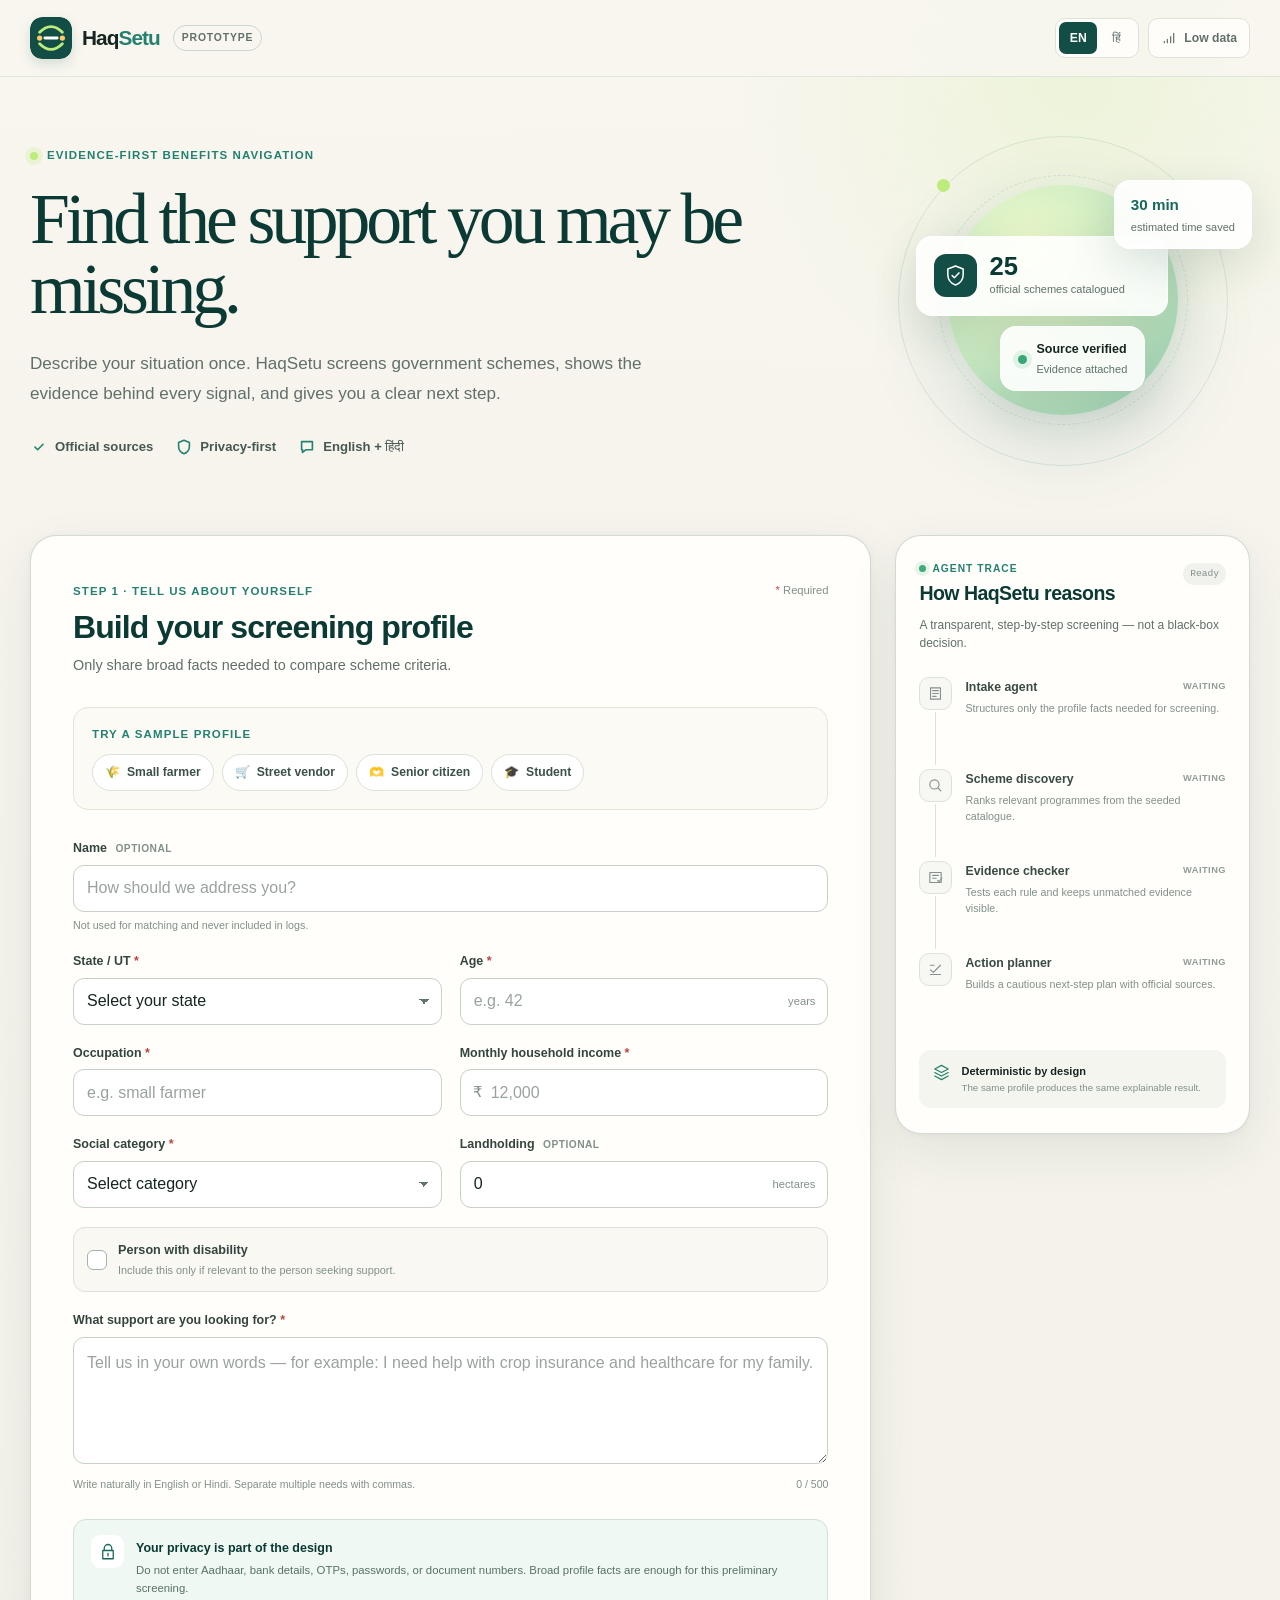
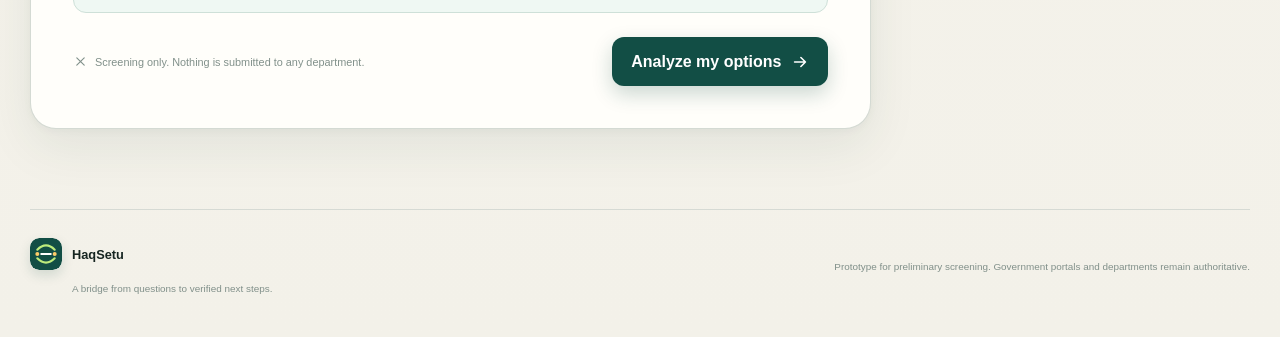
==== commit dcc2113f: "feat: expand official scheme catalogue" ====
--- a/frontend/index.html
+++ b/frontend/index.html
@@ -49,10 +49,10 @@
         <div class="visual-orbit orbit-two"></div>
         <div class="bridge-card bridge-card-main">
           <div class="mini-shield"><svg viewBox="0 0 24 24"><path d="m12 2 8 3.3v6c0 4.8-3.3 8.9-8 10.7-4.7-1.8-8-5.9-8-10.7v-6L12 2Z"/><path d="m8.5 12 2.3 2.3 4.8-5"/></svg></div>
-          <div><strong>6</strong><span>official schemes screened</span></div>
+          <div><strong>25</strong><span>official schemes catalogued</span></div>
         </div>
         <div class="bridge-card bridge-card-source"><span class="pulse-dot"></span><div><strong>Source verified</strong><span>Evidence attached</span></div></div>
-        <div class="bridge-card bridge-card-time"><strong>23 min</strong><span>estimated time saved</span></div>
+        <div class="bridge-card bridge-card-time"><strong>30 min</strong><span>estimated time saved</span></div>
       </div>
     </section>
   </div>
